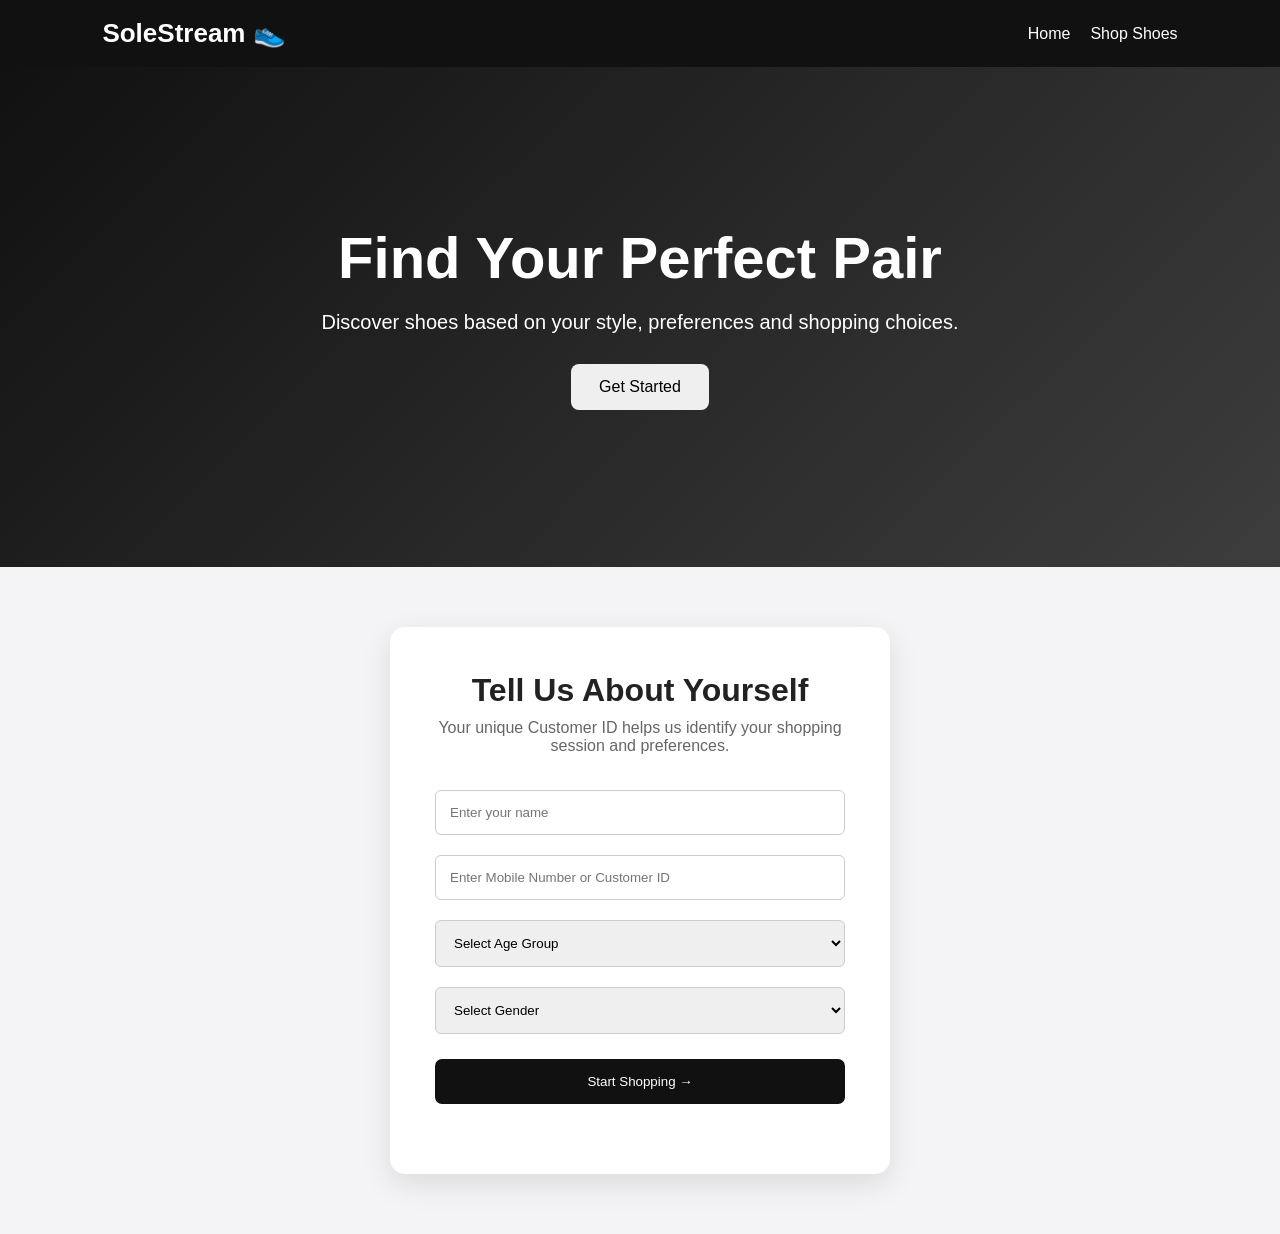
==== shoes.html @ 541567cd "Phase 0 and Phase 1: Kafka listeners, centralised config, tracking plan, DLQ validation" ====
<!DOCTYPE html>
<html lang="en">

<head>

    <meta charset="UTF-8">

    <meta
        name="viewport"
        content="width=device-width, initial-scale=1.0"
    >

    <title>SoleStream | Shoe Store</title>

    <link
        rel="stylesheet"
        href="style.css"
    >

</head>


<body>


    <!-- NAVBAR -->

    <nav class="navbar">

        <div class="logo">

            SoleStream 👟

        </div>


        <div class="nav-links">

            <a href="index.html">

                Change User

            </a>


            <a href="shoes.html">

                Shop

            </a>


            <button
                class="cart-nav-button"
                onclick="scrollToCart()"
            >

                🛒 View Cart
                (
                <span id="cartCount">
                    0
                </span>
                )

            </button>

        </div>

    </nav>


    <!-- WELCOME -->

    <section class="shop-header">

        <h1>

            Welcome,

            <span id="welcomeName">

                Shopper

            </span>

            !

        </h1>


        <p id="userDetails">

            Explore shoes and find your perfect pair.

        </p>

    </section>


    <!-- FILTERS -->

    <section class="filters-section">

        <h2>
            Find Your Shoes
        </h2>


        <div class="filters">


            <!-- BRAND -->

            <select id="brandFilter">

                <option value="all">
                    All Brands
                </option>

                <option value="Nike">
                    Nike
                </option>

                <option value="Adidas">
                    Adidas
                </option>

                <option value="Puma">
                    Puma
                </option>

                <option value="New Balance">
                    New Balance
                </option>

            </select>


            <!-- CATEGORY -->

            <select id="categoryFilter">

                <option value="all">
                    All Categories
                </option>

                <option value="Running">
                    Running
                </option>

                <option value="Casual">
                    Casual
                </option>

                <option value="Basketball">
                    Basketball
                </option>

                <option value="Training">
                    Training
                </option>

            </select>


            <!-- COLOUR -->

            <select id="colourFilter">

                <option value="all">
                    All Colours
                </option>

                <option value="Black">
                    Black
                </option>

                <option value="White">
                    White
                </option>

                <option value="Red">
                    Red
                </option>

                <option value="Blue">
                    Blue
                </option>

            </select>


            <!-- PRICE -->

            <select id="priceFilter">

                <option value="all">
                    All Prices
                </option>

                <option value="0-3000">
                    Under ₹3000
                </option>

                <option value="3000-6000">
                    ₹3000 - ₹6000
                </option>

                <option value="6000+">
                    Above ₹6000
                </option>

            </select>


            <button
                class="clear-filter"
                onclick="clearFilters()"
            >

                Clear Filters

            </button>

        </div>


        <p
            id="productCount"
            class="product-count"
        ></p>

    </section>


    <!-- PRODUCTS -->

    <section class="products-section">

        <div
            id="productContainer"
            class="product-grid"
        ></div>

    </section>


    <!-- CART -->

    <section
        id="cart"
        class="cart-section"
    >

        <h2>
            🛒 Your Cart
        </h2>


        <div id="cartItems">

            Your cart is empty.

        </div>


        <div class="cart-summary">

            <h3>

                Total:

                ₹
                <span id="cartTotal">
                    0
                </span>

            </h3>


            <button
                class="buy-button"
                onclick="buyCart()"
            >

                Buy Now

            </button>


            <div
                id="orderMessage"
                class="order-message"
            ></div>

        </div>

    </section>


    <script src="script.js"></script>


</body>

</html>
---- style.css ----
* {
    margin: 0;
    padding: 0;
    box-sizing: border-box;
}


body {

    font-family:
        Arial,
        sans-serif;

    background:
        #f4f4f6;

    color:
        #222;

}


button {

    cursor:
        pointer;

    border:
        none;

    transition:
        0.2s;

}


button:hover {

    transform:
        translateY(-2px);

}


/* =========================================
   NAVBAR
========================================= */

.navbar {

    display:
        flex;

    justify-content:
        space-between;

    align-items:
        center;

    padding:
        18px 8%;

    background:
        #111;

    color:
        white;

    position:
        sticky;

    top:
        0;

    z-index:
        100;

}


.logo {

    font-size:
        26px;

    font-weight:
        bold;

}


.nav-links {

    display:
        flex;

    align-items:
        center;

    gap:
        20px;

}


.nav-links a {

    color:
        white;

    text-decoration:
        none;

}


.cart-nav-button {

    padding:
        10px 15px;

    border-radius:
        6px;

}


/* =========================================
   HERO
========================================= */

.hero {

    min-height:
        500px;

    display:
        flex;

    justify-content:
        center;

    align-items:
        center;

    text-align:
        center;

    background:
        linear-gradient(
            135deg,
            #111,
            #3d3d3d
        );

    color:
        white;

}


.hero h1 {

    font-size:
        58px;

    margin-bottom:
        20px;

}


.hero p {

    font-size:
        20px;

    margin-bottom:
        30px;

}


.hero button {

    padding:
        14px 28px;

    font-size:
        16px;

    border-radius:
        8px;

}


/* =========================================
   PROFILE
========================================= */

.profile-page-section {

    min-height:
        600px;

    display:
        flex;

    align-items:
        center;

    justify-content:
        center;

    padding:
        60px 20px;

}


.profile-box {

    background:
        white;

    padding:
        45px;

    width:
        100%;

    max-width:
        500px;

    border-radius:
        15px;

    box-shadow:
        0 10px 30px
        rgba(0,0,0,0.1);

    text-align:
        center;

}


.profile-box h2 {

    font-size:
        32px;

    margin-bottom:
        10px;

}


.profile-box p {

    margin-bottom:
        25px;

    color:
        #666;

}


.profile-box input,
.profile-box select {

    width:
        100%;

    padding:
        14px;

    margin:
        10px 0;

    border:
        1px solid #ccc;

    border-radius:
        6px;

}


.primary-button {

    width:
        100%;

    margin-top:
        15px;

    padding:
        15px;

    background:
        #111;

    color:
        white;

    border-radius:
        7px;

}


.profile-message {

    margin-top:
        15px !important;

    font-weight:
        bold;

}


/* =========================================
   SHOP HEADER
========================================= */

.shop-header {

    text-align:
        center;

    padding:
        60px 20px 30px;

}


.shop-header h1 {

    font-size:
        40px;

    margin-bottom:
        10px;

}


.shop-header p {

    color:
        #666;

}


/* =========================================
   FILTERS
========================================= */

.filters-section {

    padding:
        25px 8%;

    text-align:
        center;

}


.filters-section h2 {

    margin-bottom:
        20px;

}


.filters {

    display:
        flex;

    flex-wrap:
        wrap;

    justify-content:
        center;

    gap:
        12px;

}


.filters select,
.clear-filter {

    padding:
        12px 15px;

    border:
        1px solid #ccc;

    border-radius:
        6px;

}


.clear-filter {

    background:
        #222;

    color:
        white;

}


.product-count {

    margin-top:
        20px;

    font-weight:
        bold;

}


/* =========================================
   PRODUCTS
========================================= */

.products-section {

    padding:
        40px 8% 80px;

}


.product-grid {

    display:
        grid;

    grid-template-columns:
        repeat(
            auto-fit,
            minmax(270px, 1fr)
        );

    gap:
        25px;

}


.product-card {

    background:
        white;

    border-radius:
        15px;

    overflow:
        hidden;

    box-shadow:
        0 5px 18px
        rgba(0,0,0,0.1);

    transition:
        0.2s;

}


.product-card:hover {

    transform:
        translateY(-5px);

}


.product-info {

    padding:
        20px;

}


.product-info h3 {

    margin:
        10px 0;

}


.product-info p {

    margin:
        7px 0;

}


.brand-tag {

    font-size:
        13px;

    font-weight:
        bold;

    color:
        #666;

}


.price {

    font-size:
        22px;

    font-weight:
        bold;

    margin:
        15px 0 !important;

}


.product-info label {

    display:
        block;

    margin-top:
        15px;

}


.size-selector {

    width:
        100%;

    padding:
        10px;

    margin:
        8px 0 15px;

}


/* =========================================
   SHOE VISUALS
========================================= */

.shoe-visual {

    height:
        170px;

    display:
        flex;

    align-items:
        center;

    justify-content:
        center;

    position:
        relative;

}


.shoe-icon {

    font-size:
        90px;

    transform:
        rotate(-12deg);

}


.brand-icon {

    position:
        absolute;

    top:
        15px;

    right:
        20px;

    font-size:
        30px;

}


/* NIKE */

.nike-black {

    background:
        linear-gradient(
            135deg,
            #111,
            #666
        );

}


.nike-red {

    background:
        linear-gradient(
            135deg,
            #7f0000,
            #ef5350
        );

}


.nike-blue {

    background:
        linear-gradient(
            135deg,
            #0d47a1,
            #42a5f5
        );

}


/* ADIDAS */

.adidas-white {

    background:
        linear-gradient(
            135deg,
            #eeeeee,
            #9e9e9e
        );

}


.adidas-blue {

    background:
        linear-gradient(
            135deg,
            #0d47a1,
            #64b5f6
        );

}


.adidas-black {

    background:
        linear-gradient(
            135deg,
            #212121,
            #757575
        );

}


/* PUMA */

.puma-red {

    background:
        linear-gradient(
            135deg,
            #7f0000,
            #ff5252
        );

}


.puma-white {

    background:
        linear-gradient(
            135deg,
            #eeeeee,
            #bdbdbd
        );

}


.puma-black {

    background:
        linear-gradient(
            135deg,
            #212121,
            #616161
        );

}


/* NEW BALANCE */

.nb-blue {

    background:
        linear-gradient(
            135deg,
            #1a237e,
            #7986cb
        );

}


.nb-white {

    background:
        linear-gradient(
            135deg,
            #eeeeee,
            #90a4ae
        );

}


.nb-red {

    background:
        linear-gradient(
            135deg,
            #b71c1c,
            #ef9a9a
        );

}


/* =========================================
   BUTTONS
========================================= */

.reaction-buttons {

    display:
        flex;

    gap:
        10px;

    margin-bottom:
        10px;

}


.like-button,
.dislike-button {

    flex:
        1;

    padding:
        10px;

    border-radius:
        6px;

    background:
        #f1f1f1;

}


.like-button.active {

    background:
        #c8e6c9;

    font-weight:
        bold;

}


.dislike-button.active {

    background:
        #ffcdd2;

    font-weight:
        bold;

}


.cart-button {

    width:
        100%;

    padding:
        12px;

    background:
        #111;

    color:
        white;

    border-radius:
        6px;

    margin:
        8px 0;

}


.buy-now-button {

    width:
        100%;

    padding:
        12px;

    background:
        #444;

    color:
        white;

    border-radius:
        6px;

}


/* =========================================
   CART
========================================= */

.cart-section {

    background:
        #111;

    color:
        white;

    padding:
        60px 12%;

}


.cart-section h2 {

    text-align:
        center;

    margin-bottom:
        30px;

}


.cart-item {

    display:
        flex;

    justify-content:
        space-between;

    align-items:
        center;

    padding:
        15px;

    border-bottom:
        1px solid #444;

}


.remove-button {

    padding:
        8px 12px;

    border-radius:
        5px;

}


.cart-summary {

    margin-top:
        30px;

    text-align:
        right;

}


.buy-button {

    margin-top:
        15px;

    padding:
        14px 30px;

    background:
        white;

    color:
        black;

    border-radius:
        6px;

}


.order-message {

    margin-top:
        25px;

    font-size:
        22px;

    font-weight:
        bold;

    text-align:
        center;

}


/* =========================================
   MOBILE
========================================= */

@media (max-width: 700px) {

    .navbar {

        flex-direction:
            column;

        gap:
            15px;

    }


    .hero h1 {

        font-size:
            38px;

    }


    .filters {

        flex-direction:
            column;

    }


    .filters select,
    .clear-filter {

        width:
            100%;

    }


    .cart-item {

        flex-direction:
            column;

        gap:
            10px;

        align-items:
            flex-start;

    }

}
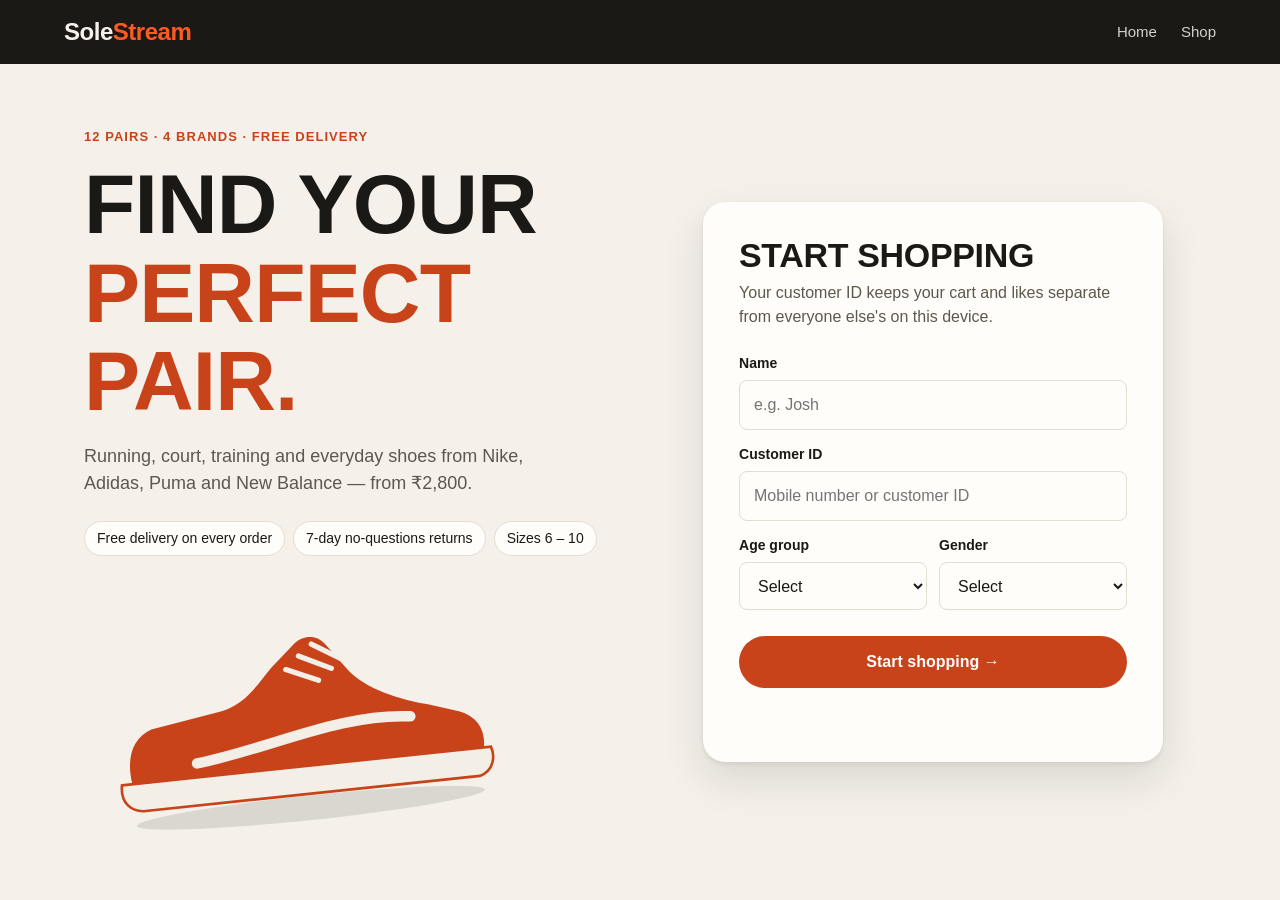
==== commit 7a24493d: "Redesign storefront: product cards, filter bar, cart drawer, order review flow" ====
--- a/shoes.html
+++ b/shoes.html
@@ -10,7 +10,12 @@
         content="width=device-width, initial-scale=1.0"
     >
 
-    <title>SoleStream | Shoe Store</title>
+    <meta
+        name="theme-color"
+        content="#1B1916"
+    >
+
+    <title>SoleStream | Shop</title>
 
     <link
         rel="stylesheet"
@@ -20,75 +25,99 @@
 </head>
 
 
-<body>
+<body class="shop-page">
 
 
     <!-- NAVBAR -->
 
-    <nav class="navbar">
-
-        <div class="logo">
-
-            SoleStream 👟
-
-        </div>
-
-
-        <div class="nav-links">
-
-            <a href="index.html">
-
-                Change User
+    <header class="navbar">
+
+        <a
+            class="logo"
+            href="shoes.html"
+        >
+
+            Sole<span>Stream</span>
+
+        </a>
+
+
+        <nav class="nav-links">
+
+            <a href="shoes.html">
+
+                Shop
 
             </a>
 
 
-            <a href="shoes.html">
-
-                Shop
+            <a
+                class="nav-secondary"
+                href="index.html"
+            >
+
+                Switch shopper
 
             </a>
 
 
             <button
+                type="button"
                 class="cart-nav-button"
-                onclick="scrollToCart()"
+                onclick="openCart()"
+                aria-label="Open cart"
             >
 
-                🛒 View Cart
-                (
-                <span id="cartCount">
-                    0
+                <svg
+                    class="icon"
+                    viewBox="0 0 24 24"
+                    aria-hidden="true"
+                >
+                    <path d="M6 7h12l-1.2 11.1a2 2 0 0 1-2 1.9H9.2a2 2 0 0 1-2-1.9L6 7Z" />
+                    <path d="M9 7a3 3 0 0 1 6 0" />
+                </svg>
+
+                <span class="cart-nav-label">
+
+                    Cart
+
                 </span>
-                )
+
+                <span
+                    id="cartCount"
+                    class="cart-badge"
+                >0</span>
 
             </button>
 
-        </div>
-
-    </nav>
+        </nav>
+
+    </header>
 
 
     <!-- WELCOME -->
 
     <section class="shop-header">
 
+        <p class="eyebrow">
+
+            Hi,
+            <span id="welcomeName">Shopper</span>
+
+        </p>
+
+
         <h1>
 
-            Welcome,
-
-            <span id="welcomeName">
-
-                Shopper
-
-            </span>
-
-            !
+            The everyday rotation
 
         </h1>
 
 
-        <p id="userDetails">
+        <p
+            id="userDetails"
+            class="shopper-details"
+        >
 
             Explore shoes and find your perfect pair.
 
@@ -99,126 +128,150 @@
 
     <!-- FILTERS -->
 
-    <section class="filters-section">
-
-        <h2>
-            Find Your Shoes
-        </h2>
-
+    <section
+        class="filters-section"
+        aria-label="Filter shoes"
+    >
 
         <div class="filters">
 
 
             <!-- BRAND -->
 
-            <select id="brandFilter">
-
-                <option value="all">
-                    All Brands
-                </option>
-
-                <option value="Nike">
-                    Nike
-                </option>
-
-                <option value="Adidas">
-                    Adidas
-                </option>
-
-                <option value="Puma">
-                    Puma
-                </option>
-
-                <option value="New Balance">
-                    New Balance
-                </option>
-
-            </select>
+            <label class="filter-pill">
+
+                <span class="filter-label">Brand</span>
+
+                <select id="brandFilter">
+
+                    <option value="all">
+                        All
+                    </option>
+
+                    <option value="Nike">
+                        Nike
+                    </option>
+
+                    <option value="Adidas">
+                        Adidas
+                    </option>
+
+                    <option value="Puma">
+                        Puma
+                    </option>
+
+                    <option value="New Balance">
+                        New Balance
+                    </option>
+
+                </select>
+
+            </label>
 
 
             <!-- CATEGORY -->
 
-            <select id="categoryFilter">
-
-                <option value="all">
-                    All Categories
-                </option>
-
-                <option value="Running">
-                    Running
-                </option>
-
-                <option value="Casual">
-                    Casual
-                </option>
-
-                <option value="Basketball">
-                    Basketball
-                </option>
-
-                <option value="Training">
-                    Training
-                </option>
-
-            </select>
+            <label class="filter-pill">
+
+                <span class="filter-label">Category</span>
+
+                <select id="categoryFilter">
+
+                    <option value="all">
+                        All
+                    </option>
+
+                    <option value="Running">
+                        Running
+                    </option>
+
+                    <option value="Casual">
+                        Casual
+                    </option>
+
+                    <option value="Basketball">
+                        Basketball
+                    </option>
+
+                    <option value="Training">
+                        Training
+                    </option>
+
+                </select>
+
+            </label>
 
 
             <!-- COLOUR -->
 
-            <select id="colourFilter">
-
-                <option value="all">
-                    All Colours
-                </option>
-
-                <option value="Black">
-                    Black
-                </option>
-
-                <option value="White">
-                    White
-                </option>
-
-                <option value="Red">
-                    Red
-                </option>
-
-                <option value="Blue">
-                    Blue
-                </option>
-
-            </select>
+            <label class="filter-pill">
+
+                <span class="filter-label">Colour</span>
+
+                <select id="colourFilter">
+
+                    <option value="all">
+                        All
+                    </option>
+
+                    <option value="Black">
+                        Black
+                    </option>
+
+                    <option value="White">
+                        White
+                    </option>
+
+                    <option value="Red">
+                        Red
+                    </option>
+
+                    <option value="Blue">
+                        Blue
+                    </option>
+
+                </select>
+
+            </label>
 
 
             <!-- PRICE -->
 
-            <select id="priceFilter">
-
-                <option value="all">
-                    All Prices
-                </option>
-
-                <option value="0-3000">
-                    Under ₹3000
-                </option>
-
-                <option value="3000-6000">
-                    ₹3000 - ₹6000
-                </option>
-
-                <option value="6000+">
-                    Above ₹6000
-                </option>
-
-            </select>
+            <label class="filter-pill">
+
+                <span class="filter-label">Price</span>
+
+                <select id="priceFilter">
+
+                    <option value="all">
+                        All
+                    </option>
+
+                    <option value="0-3000">
+                        Under ₹3,000
+                    </option>
+
+                    <option value="3000-6000">
+                        ₹3,000 – ₹6,000
+                    </option>
+
+                    <option value="6000+">
+                        Over ₹6,000
+                    </option>
+
+                </select>
+
+            </label>
 
 
             <button
+                type="button"
                 class="clear-filter"
                 onclick="clearFilters()"
+                disabled
             >
 
-                Clear Filters
+                Clear all
 
             </button>
 
@@ -228,36 +281,85 @@
         <p
             id="productCount"
             class="product-count"
-        ></p>
+            aria-live="polite"
+        >
+
+            Loading shoes…
+
+        </p>
 
     </section>
 
 
     <!-- PRODUCTS -->
-
-    <section class="products-section">
+    <!-- The skeleton cards are the loading state; displayProducts() replaces them. -->
+
+    <main class="products-section">
 
         <div
             id="productContainer"
             class="product-grid"
-        ></div>
-
-    </section>
-
-
-    <!-- CART -->
-
-    <section
+            aria-busy="true"
+        >
+
+            <div class="product-card skeleton" aria-hidden="true"></div>
+            <div class="product-card skeleton" aria-hidden="true"></div>
+            <div class="product-card skeleton" aria-hidden="true"></div>
+            <div class="product-card skeleton" aria-hidden="true"></div>
+
+        </div>
+
+    </main>
+
+
+    <!-- CART DRAWER -->
+
+    <div
+        class="drawer-scrim"
+        onclick="closeCart()"
+    ></div>
+
+
+    <aside
         id="cart"
-        class="cart-section"
-    >
-
-        <h2>
-            🛒 Your Cart
-        </h2>
-
-
-        <div id="cartItems">
+        class="cart-drawer"
+        aria-label="Your cart"
+        inert
+    >
+
+        <div class="drawer-header">
+
+            <h2>
+
+                Your cart
+
+            </h2>
+
+
+            <button
+                type="button"
+                class="icon-button"
+                onclick="closeCart()"
+                aria-label="Close cart"
+            >
+
+                <svg
+                    class="icon"
+                    viewBox="0 0 24 24"
+                    aria-hidden="true"
+                >
+                    <path d="M6 6l12 12M18 6L6 18" />
+                </svg>
+
+            </button>
+
+        </div>
+
+
+        <div
+            id="cartItems"
+            class="cart-items"
+        >
 
             Your cart is empty.
 
@@ -266,36 +368,59 @@
 
         <div class="cart-summary">
 
-            <h3>
-
-                Total:
-
-                ₹
-                <span id="cartTotal">
-                    0
-                </span>
-
-            </h3>
+            <div class="summary-row">
+
+                <span>Subtotal</span>
+
+                <span id="cartTotal">₹0</span>
+
+            </div>
+
+
+            <p class="summary-note">
+
+                Free delivery · 7-day returns
+
+            </p>
 
 
             <button
+                type="button"
+                id="checkoutButton"
                 class="buy-button"
-                onclick="buyCart()"
+                onclick="openCheckout('cart')"
             >
 
-                Buy Now
+                Checkout
 
             </button>
 
-
-            <div
-                id="orderMessage"
-                class="order-message"
-            ></div>
-
         </div>
 
-    </section>
+    </aside>
+
+
+    <!-- CHECKOUT (review, then confirm) -->
+
+    <dialog
+        id="checkoutDialog"
+        class="checkout-dialog"
+        aria-labelledby="checkoutTitle"
+    >
+
+        <div id="checkoutBody"></div>
+
+    </dialog>
+
+
+    <!-- TOAST -->
+
+    <div
+        id="toast"
+        class="toast"
+        role="status"
+        aria-live="polite"
+    ></div>
 
 
     <script src="script.js"></script>
@@ -303,4 +428,4 @@
 
 </body>
 
-</html>+</html>
--- a/style.css
+++ b/style.css
@@ -1,21 +1,186 @@
-* {
-    margin: 0;
-    padding: 0;
-    box-sizing: border-box;
+/* =========================================
+   DESIGN TOKENS
+
+   Type: a condensed, athletic display face
+   for headings and prices, paired with a
+   humanist sans for everything else. Both
+   are system fonts on purpose: the store
+   makes no network calls except
+   /api/events, so no web-font CDN.
+     Windows  Bahnschrift     + Segoe UI
+     Apple    Avenir Next Cond. + Avenir Next
+     Android  sans-serif-condensed + Roboto
+
+   Colour: warm bone paper and near-black
+   ink, one ember accent for "buy", moss for
+   "like". Every text pairing meets WCAG AA.
+========================================= */
+
+:root {
+
+    --font-display:
+        "Bahnschrift",
+        "Avenir Next Condensed",
+        "DIN Alternate",
+        "sans-serif-condensed",
+        "Roboto Condensed",
+        "Arial Narrow",
+        sans-serif;
+
+    --font-body:
+        "Avenir Next",
+        "Segoe UI Variable Text",
+        "Segoe UI",
+        Roboto,
+        "Helvetica Neue",
+        sans-serif;
+
+
+    --paper:
+        #F5F1EA;
+
+    --surface:
+        #FFFDF9;
+
+    --media:
+        #ECE6DB;
+
+    --ink:
+        #1B1916;
+
+    --ink-soft:
+        #5E574D;
+
+    --ink-faint:
+        #8A8276;
+
+    --line:
+        #E3DCD0;
+
+    --accent:
+        #C8431A;
+
+    --accent-strong:
+        #A5360F;
+
+    --accent-tint:
+        #F8E3D9;
+
+    --moss:
+        #2E5E4E;
+
+    --moss-tint:
+        #DCE8E1;
+
+
+    --radius-sm:
+        8px;
+
+    --radius:
+        14px;
+
+    --radius-lg:
+        22px;
+
+    --shadow:
+        0 1px 2px rgba(27, 25, 22, 0.06),
+        0 8px 24px rgba(27, 25, 22, 0.06);
+
+    --shadow-lift:
+        0 2px 4px rgba(27, 25, 22, 0.08),
+        0 18px 40px rgba(27, 25, 22, 0.12);
+
+    --nav-height:
+        64px;
+
+    --gutter:
+        clamp(16px, 5vw, 64px);
+
+    color-scheme:
+        light;
+
+}
+
+
+/* =========================================
+   BASE
+========================================= */
+
+*,
+*::before,
+*::after {
+
+    margin:
+        0;
+
+    padding:
+        0;
+
+    box-sizing:
+        border-box;
+
 }
 
 
 body {
 
     font-family:
-        Arial,
-        sans-serif;
-
-    background:
-        #f4f4f6;
-
-    color:
-        #222;
+        var(--font-body);
+
+    font-size:
+        16px;
+
+    line-height:
+        1.5;
+
+    background:
+        var(--paper);
+
+    color:
+        var(--ink);
+
+    -webkit-font-smoothing:
+        antialiased;
+
+}
+
+
+h1,
+h2,
+h3 {
+
+    font-family:
+        var(--font-display);
+
+    font-weight:
+        700;
+
+    line-height:
+        1.05;
+
+    letter-spacing:
+        -0.01em;
+
+}
+
+
+a {
+
+    color:
+        inherit;
+
+}
+
+
+button,
+input,
+select {
+
+    font:
+        inherit;
+
+    color:
+        inherit;
 
 }
 
@@ -28,16 +193,212 @@
     border:
         none;
 
+    background:
+        none;
+
+}
+
+
+button:disabled {
+
+    cursor:
+        not-allowed;
+
+    opacity:
+        0.45;
+
+}
+
+
+:focus-visible {
+
+    outline:
+        3px solid var(--accent);
+
+    outline-offset:
+        2px;
+
+}
+
+
+.icon {
+
+    width:
+        20px;
+
+    height:
+        20px;
+
+    fill:
+        none;
+
+    stroke:
+        currentColor;
+
+    stroke-width:
+        1.8;
+
+    stroke-linecap:
+        round;
+
+    stroke-linejoin:
+        round;
+
+}
+
+
+.eyebrow {
+
+    font-size:
+        13px;
+
+    font-weight:
+        600;
+
+    letter-spacing:
+        0.08em;
+
+    text-transform:
+        uppercase;
+
+    color:
+        var(--accent);
+
+}
+
+
+/* =========================================
+   BUTTONS
+========================================= */
+
+.primary-button,
+.buy-button {
+
+    display:
+        inline-flex;
+
+    align-items:
+        center;
+
+    justify-content:
+        center;
+
+    gap:
+        8px;
+
+    width:
+        100%;
+
+    min-height:
+        52px;
+
+    padding:
+        14px 22px;
+
+    border-radius:
+        999px;
+
+    background:
+        var(--accent);
+
+    color:
+        #FFFFFF;
+
+    font-weight:
+        600;
+
     transition:
-        0.2s;
-
-}
-
-
-button:hover {
+        background 0.15s ease,
+        transform 0.1s ease;
+
+}
+
+
+.primary-button:hover,
+.buy-button:hover:not(:disabled) {
+
+    background:
+        var(--accent-strong);
+
+}
+
+
+.primary-button:active,
+.buy-button:active:not(:disabled) {
 
     transform:
-        translateY(-2px);
+        scale(0.98);
+
+}
+
+
+.secondary-button {
+
+    display:
+        inline-flex;
+
+    align-items:
+        center;
+
+    justify-content:
+        center;
+
+    min-height:
+        48px;
+
+    padding:
+        12px 22px;
+
+    border-radius:
+        999px;
+
+    border:
+        1.5px solid var(--ink);
+
+    font-weight:
+        600;
+
+    transition:
+        background 0.15s ease;
+
+}
+
+
+.secondary-button:hover {
+
+    background:
+        var(--media);
+
+}
+
+
+.icon-button {
+
+    display:
+        inline-grid;
+
+    place-items:
+        center;
+
+    width:
+        40px;
+
+    height:
+        40px;
+
+    border-radius:
+        50%;
+
+    transition:
+        background 0.15s ease;
+
+}
+
+
+.icon-button:hover {
+
+    background:
+        var(--media);
 
 }
 
@@ -48,277 +409,503 @@
 
 .navbar {
 
+    position:
+        sticky;
+
+    top:
+        0;
+
+    z-index:
+        50;
+
     display:
         flex;
+
+    align-items:
+        center;
 
     justify-content:
         space-between;
 
+    height:
+        var(--nav-height);
+
+    padding:
+        0 var(--gutter);
+
+    background:
+        var(--ink);
+
+    color:
+        var(--paper);
+
+}
+
+
+.logo {
+
+    font-family:
+        var(--font-display);
+
+    font-size:
+        24px;
+
+    font-weight:
+        700;
+
+    letter-spacing:
+        -0.02em;
+
+    text-decoration:
+        none;
+
+}
+
+
+.logo span {
+
+    color:
+        var(--accent);
+
+    filter:
+        brightness(1.35);
+
+}
+
+
+.nav-links {
+
+    display:
+        flex;
+
     align-items:
         center;
 
-    padding:
-        18px 8%;
-
-    background:
-        #111;
-
-    color:
-        white;
-
-    position:
-        sticky;
-
-    top:
-        0;
-
-    z-index:
-        100;
-
-}
-
-
-.logo {
-
-    font-size:
-        26px;
-
-    font-weight:
-        bold;
-
-}
-
-
-.nav-links {
-
-    display:
-        flex;
+    gap:
+        24px;
+
+}
+
+
+.nav-links a {
+
+    font-size:
+        15px;
+
+    text-decoration:
+        none;
+
+    opacity:
+        0.85;
+
+}
+
+
+.nav-links a:hover {
+
+    opacity:
+        1;
+
+    text-decoration:
+        underline;
+
+    text-underline-offset:
+        4px;
+
+}
+
+
+.cart-nav-button {
+
+    display:
+        inline-flex;
 
     align-items:
         center;
 
     gap:
-        20px;
-
-}
-
-
-.nav-links a {
-
-    color:
-        white;
-
-    text-decoration:
-        none;
-
-}
-
-
-.cart-nav-button {
-
-    padding:
-        10px 15px;
+        8px;
+
+    min-height:
+        40px;
+
+    padding:
+        8px 14px;
 
     border-radius:
-        6px;
+        999px;
+
+    background:
+        var(--paper);
+
+    color:
+        var(--ink);
+
+    font-weight:
+        600;
+
+}
+
+
+.cart-badge {
+
+    display:
+        inline-grid;
+
+    place-items:
+        center;
+
+    min-width:
+        22px;
+
+    height:
+        22px;
+
+    padding:
+        0 6px;
+
+    border-radius:
+        999px;
+
+    background:
+        var(--accent);
+
+    color:
+        #FFFFFF;
+
+    font-size:
+        12px;
+
+    font-weight:
+        700;
+
+    font-variant-numeric:
+        tabular-nums;
+
+}
+
+
+.cart-badge[data-count="0"] {
+
+    background:
+        var(--line);
+
+    color:
+        var(--ink-soft);
+
+}
+
+
+.cart-badge.bump {
+
+    animation:
+        bump 0.4s ease;
+
+}
+
+
+@keyframes bump {
+
+    0% {
+        transform: scale(1);
+    }
+
+    40% {
+        transform: scale(1.35);
+    }
+
+    100% {
+        transform: scale(1);
+    }
 
 }
 
 
 /* =========================================
-   HERO
+   WELCOME PAGE
 ========================================= */
 
-.hero {
-
-    min-height:
-        500px;
-
-    display:
-        flex;
-
-    justify-content:
-        center;
+.welcome {
+
+    display:
+        grid;
+
+    grid-template-columns:
+        1.1fr 1fr;
+
+    gap:
+        clamp(32px, 6vw, 96px);
 
     align-items:
         center;
 
+    max-width:
+        1240px;
+
+    min-height:
+        calc(100vh - var(--nav-height));
+
+    margin:
+        0 auto;
+
+    padding:
+        56px var(--gutter);
+
+}
+
+
+.hero h1 {
+
+    margin:
+        14px 0 18px;
+
+    font-size:
+        clamp(44px, 7vw, 84px);
+
+    text-transform:
+        uppercase;
+
+}
+
+
+.hero h1 em {
+
+    display:
+        block;
+
+    font-style:
+        normal;
+
+    color:
+        var(--accent);
+
+}
+
+
+.hero-copy {
+
+    max-width:
+        46ch;
+
+    font-size:
+        18px;
+
+    color:
+        var(--ink-soft);
+
+}
+
+
+.hero-points {
+
+    display:
+        flex;
+
+    flex-wrap:
+        wrap;
+
+    gap:
+        8px;
+
+    margin-top:
+        24px;
+
+    list-style:
+        none;
+
+}
+
+
+.hero-points li {
+
+    padding:
+        6px 12px;
+
+    border:
+        1px solid var(--line);
+
+    border-radius:
+        999px;
+
+    background:
+        var(--surface);
+
+    font-size:
+        14px;
+
+}
+
+
+.hero-art {
+
+    max-width:
+        420px;
+
+    margin-top:
+        36px;
+
+}
+
+
+.hero-art svg {
+
+    display:
+        block;
+
+    width:
+        100%;
+
+    height:
+        auto;
+
+    transform:
+        rotate(-6deg);
+
+}
+
+
+.profile-box {
+
+    width:
+        100%;
+
+    max-width:
+        460px;
+
+    justify-self:
+        end;
+
+    padding:
+        36px;
+
+    border-radius:
+        var(--radius-lg);
+
+    background:
+        var(--surface);
+
+    box-shadow:
+        var(--shadow-lift);
+
+}
+
+
+.profile-box h2 {
+
+    font-size:
+        34px;
+
+    text-transform:
+        uppercase;
+
+}
+
+
+.profile-intro {
+
+    margin:
+        8px 0 24px;
+
+    color:
+        var(--ink-soft);
+
+}
+
+
+.field-label {
+
+    display:
+        block;
+
+    margin:
+        14px 0 6px;
+
+    font-size:
+        14px;
+
+    font-weight:
+        600;
+
+}
+
+
+.field-row {
+
+    display:
+        grid;
+
+    grid-template-columns:
+        1fr 1fr;
+
+    gap:
+        12px;
+
+}
+
+
+.profile-box input,
+.profile-box select {
+
+    width:
+        100%;
+
+    min-height:
+        48px;
+
+    padding:
+        12px 14px;
+
+    border:
+        1.5px solid var(--line);
+
+    border-radius:
+        var(--radius-sm);
+
+    background:
+        var(--surface);
+
+    font-size:
+        16px;
+
+    transition:
+        border-color 0.15s ease;
+
+}
+
+
+.profile-box input:focus,
+.profile-box select:focus {
+
+    border-color:
+        var(--ink);
+
+    outline:
+        none;
+
+}
+
+
+.profile-box .primary-button {
+
+    margin-top:
+        26px;
+
+}
+
+
+.profile-message {
+
+    min-height:
+        1.5em;
+
+    margin-top:
+        14px;
+
+    font-weight:
+        600;
+
     text-align:
         center;
-
-    background:
-        linear-gradient(
-            135deg,
-            #111,
-            #3d3d3d
-        );
-
-    color:
-        white;
-
-}
-
-
-.hero h1 {
-
-    font-size:
-        58px;
-
-    margin-bottom:
-        20px;
-
-}
-
-
-.hero p {
-
-    font-size:
-        20px;
-
-    margin-bottom:
-        30px;
-
-}
-
-
-.hero button {
-
-    padding:
-        14px 28px;
-
-    font-size:
-        16px;
-
-    border-radius:
-        8px;
-
-}
-
-
-/* =========================================
-   PROFILE
-========================================= */
-
-.profile-page-section {
-
-    min-height:
-        600px;
-
-    display:
-        flex;
-
-    align-items:
-        center;
-
-    justify-content:
-        center;
-
-    padding:
-        60px 20px;
-
-}
-
-
-.profile-box {
-
-    background:
-        white;
-
-    padding:
-        45px;
-
-    width:
-        100%;
-
-    max-width:
-        500px;
-
-    border-radius:
-        15px;
-
-    box-shadow:
-        0 10px 30px
-        rgba(0,0,0,0.1);
-
-    text-align:
-        center;
-
-}
-
-
-.profile-box h2 {
-
-    font-size:
-        32px;
-
-    margin-bottom:
-        10px;
-
-}
-
-
-.profile-box p {
-
-    margin-bottom:
-        25px;
-
-    color:
-        #666;
-
-}
-
-
-.profile-box input,
-.profile-box select {
-
-    width:
-        100%;
-
-    padding:
-        14px;
-
-    margin:
-        10px 0;
-
-    border:
-        1px solid #ccc;
-
-    border-radius:
-        6px;
-
-}
-
-
-.primary-button {
-
-    width:
-        100%;
-
-    margin-top:
-        15px;
-
-    padding:
-        15px;
-
-    background:
-        #111;
-
-    color:
-        white;
-
-    border-radius:
-        7px;
-
-}
-
-
-.profile-message {
-
-    margin-top:
-        15px !important;
-
-    font-weight:
-        bold;
 
 }
 
@@ -329,42 +916,1600 @@
 
 .shop-header {
 
+    max-width:
+        1240px;
+
+    margin:
+        0 auto;
+
+    padding:
+        40px var(--gutter) 20px;
+
+}
+
+
+.shop-header h1 {
+
+    margin:
+        6px 0 8px;
+
+    font-size:
+        clamp(34px, 5vw, 56px);
+
+    text-transform:
+        uppercase;
+
+}
+
+
+.shopper-details {
+
+    font-size:
+        14px;
+
+    color:
+        var(--ink-faint);
+
+}
+
+
+/* =========================================
+   FILTERS
+
+   Sticky under the navbar so filtering is
+   always one tap away while scrolling.
+========================================= */
+
+.filters-section {
+
+    position:
+        sticky;
+
+    top:
+        var(--nav-height);
+
+    z-index:
+        40;
+
+    display:
+        flex;
+
+    align-items:
+        center;
+
+    justify-content:
+        space-between;
+
+    gap:
+        16px;
+
+    max-width:
+        calc(1240px + 2 * var(--gutter));
+
+    margin:
+        0 auto;
+
+    padding:
+        12px var(--gutter);
+
+    background:
+        rgba(245, 241, 234, 0.94);
+
+    backdrop-filter:
+        blur(8px);
+
+    border-bottom:
+        1px solid var(--line);
+
+}
+
+
+.filters {
+
+    display:
+        flex;
+
+    align-items:
+        center;
+
+    gap:
+        8px;
+
+    min-width:
+        0;
+
+}
+
+
+.filter-pill {
+
+    position:
+        relative;
+
+    display:
+        inline-flex;
+
+    align-items:
+        center;
+
+    gap:
+        6px;
+
+    min-height:
+        42px;
+
+    padding:
+        0 34px 0 14px;
+
+    border:
+        1.5px solid var(--line);
+
+    border-radius:
+        999px;
+
+    background:
+        var(--surface);
+
+    white-space:
+        nowrap;
+
+    cursor:
+        pointer;
+
+    transition:
+        border-color 0.15s ease,
+        background 0.15s ease;
+
+}
+
+
+/* Chevron */
+
+.filter-pill::after {
+
+    content:
+        "";
+
+    position:
+        absolute;
+
+    right:
+        14px;
+
+    top:
+        50%;
+
+    width:
+        7px;
+
+    height:
+        7px;
+
+    border-right:
+        1.8px solid currentColor;
+
+    border-bottom:
+        1.8px solid currentColor;
+
+    transform:
+        translateY(-70%) rotate(45deg);
+
+    pointer-events:
+        none;
+
+}
+
+
+.filter-pill:hover {
+
+    border-color:
+        var(--ink-faint);
+
+}
+
+
+.filter-pill.is-active {
+
+    border-color:
+        var(--ink);
+
+    background:
+        var(--ink);
+
+    color:
+        var(--paper);
+
+}
+
+
+.filter-label {
+
+    font-size:
+        13px;
+
+    color:
+        var(--ink-faint);
+
+}
+
+
+.filter-pill.is-active .filter-label {
+
+    color:
+        rgba(245, 241, 234, 0.7);
+
+}
+
+
+/* The select fills the pill so the whole
+   pill is tappable and opens the native
+   picker, which is the best one on phones. */
+
+.filter-pill select {
+
+    appearance:
+        none;
+
+    -webkit-appearance:
+        none;
+
+    border:
+        none;
+
+    background:
+        transparent;
+
+    font-size:
+        15px;
+
+    font-weight:
+        600;
+
+    cursor:
+        pointer;
+
+}
+
+
+.filter-pill select:focus {
+
+    outline:
+        none;
+
+}
+
+
+.filter-pill:focus-within {
+
+    outline:
+        3px solid var(--accent);
+
+    outline-offset:
+        2px;
+
+}
+
+
+.filter-pill.is-active select option {
+
+    color:
+        var(--ink);
+
+}
+
+
+.clear-filter {
+
+    min-height:
+        42px;
+
+    padding:
+        0 14px;
+
+    border-radius:
+        999px;
+
+    font-size:
+        14px;
+
+    font-weight:
+        600;
+
+    color:
+        var(--accent-strong);
+
+    white-space:
+        nowrap;
+
+}
+
+
+.clear-filter:hover:not(:disabled) {
+
+    background:
+        var(--accent-tint);
+
+}
+
+
+.clear-filter:disabled {
+
+    color:
+        var(--ink-faint);
+
+    opacity:
+        0.6;
+
+}
+
+
+.product-count {
+
+    flex-shrink:
+        0;
+
+    font-size:
+        14px;
+
+    color:
+        var(--ink-soft);
+
+    font-variant-numeric:
+        tabular-nums;
+
+}
+
+
+/* =========================================
+   PRODUCT GRID
+========================================= */
+
+.products-section {
+
+    max-width:
+        calc(1240px + 2 * var(--gutter));
+
+    margin:
+        0 auto;
+
+    padding:
+        24px var(--gutter) 96px;
+
+}
+
+
+.product-grid {
+
+    display:
+        grid;
+
+    grid-template-columns:
+        repeat(
+            auto-fill,
+            minmax(250px, 1fr)
+        );
+
+    gap:
+        24px;
+
+}
+
+
+.product-card {
+
+    display:
+        flex;
+
+    flex-direction:
+        column;
+
+    overflow:
+        hidden;
+
+    border-radius:
+        var(--radius);
+
+    background:
+        var(--surface);
+
+    box-shadow:
+        var(--shadow);
+
+    transition:
+        box-shadow 0.2s ease,
+        transform 0.2s ease;
+
+}
+
+
+.product-card:hover {
+
+    box-shadow:
+        var(--shadow-lift);
+
+    transform:
+        translateY(-3px);
+
+}
+
+
+/* =========================================
+   CARD MEDIA
+========================================= */
+
+.card-media {
+
+    position:
+        relative;
+
+    display:
+        grid;
+
+    place-items:
+        center;
+
+    aspect-ratio:
+        4 / 3;
+
+    padding:
+        28px 16px 12px;
+
+    background:
+        var(--media);
+
+}
+
+
+.shoe-art {
+
+    display:
+        block;
+
+    width:
+        100%;
+
+    height:
+        auto;
+
+    max-width:
+        260px;
+
+    transform:
+        rotate(-6deg);
+
+    transition:
+        transform 0.3s ease;
+
+}
+
+
+.product-card:hover .shoe-art {
+
+    transform:
+        rotate(-9deg) scale(1.04);
+
+}
+
+
+.category-badge {
+
+    position:
+        absolute;
+
+    top:
+        12px;
+
+    left:
+        12px;
+
+    padding:
+        4px 10px;
+
+    border-radius:
+        999px;
+
+    background:
+        var(--surface);
+
+    font-size:
+        12px;
+
+    font-weight:
+        600;
+
+    letter-spacing:
+        0.04em;
+
+    text-transform:
+        uppercase;
+
+}
+
+
+.reaction-buttons {
+
+    position:
+        absolute;
+
+    top:
+        8px;
+
+    right:
+        8px;
+
+    display:
+        flex;
+
+    gap:
+        6px;
+
+}
+
+
+.like-button,
+.dislike-button {
+
+    display:
+        grid;
+
+    place-items:
+        center;
+
+    width:
+        40px;
+
+    height:
+        40px;
+
+    border-radius:
+        50%;
+
+    background:
+        var(--surface);
+
+    color:
+        var(--ink-soft);
+
+    box-shadow:
+        0 1px 3px rgba(27, 25, 22, 0.12);
+
+    transition:
+        background 0.15s ease,
+        color 0.15s ease,
+        transform 0.1s ease;
+
+}
+
+
+.like-button:hover {
+
+    color:
+        var(--moss);
+
+}
+
+
+.dislike-button:hover {
+
+    color:
+        var(--ink);
+
+}
+
+
+.like-button:active,
+.dislike-button:active {
+
+    transform:
+        scale(0.9);
+
+}
+
+
+.like-button.active {
+
+    background:
+        var(--moss);
+
+    color:
+        #FFFFFF;
+
+}
+
+
+.like-button.active .icon {
+
+    fill:
+        rgba(255, 255, 255, 0.25);
+
+}
+
+
+.dislike-button.active {
+
+    background:
+        var(--ink);
+
+    color:
+        var(--paper);
+
+}
+
+
+/* =========================================
+   CARD INFO
+========================================= */
+
+.product-info {
+
+    display:
+        flex;
+
+    flex-direction:
+        column;
+
+    flex:
+        1;
+
+    padding:
+        16px 18px 18px;
+
+}
+
+
+.brand-tag {
+
+    font-size:
+        12px;
+
+    font-weight:
+        700;
+
+    letter-spacing:
+        0.1em;
+
+    text-transform:
+        uppercase;
+
+    color:
+        var(--ink-faint);
+
+}
+
+
+.product-name {
+
+    margin:
+        4px 0 6px;
+
+    font-size:
+        22px;
+
+}
+
+
+.product-meta {
+
+    display:
+        flex;
+
+    align-items:
+        center;
+
+    gap:
+        6px;
+
+    font-size:
+        14px;
+
+    color:
+        var(--ink-soft);
+
+}
+
+
+.colour-dot {
+
+    width:
+        12px;
+
+    height:
+        12px;
+
+    border-radius:
+        50%;
+
+    border:
+        1px solid rgba(27, 25, 22, 0.25);
+
+}
+
+
+.price-row {
+
+    display:
+        flex;
+
+    align-items:
+        center;
+
+    justify-content:
+        space-between;
+
+    gap:
+        8px;
+
+    margin:
+        12px 0 14px;
+
+}
+
+
+.price {
+
+    font-family:
+        var(--font-display);
+
+    font-size:
+        26px;
+
+    font-weight:
+        700;
+
+    font-variant-numeric:
+        tabular-nums;
+
+}
+
+
+.price-tier {
+
+    padding:
+        3px 9px;
+
+    border-radius:
+        999px;
+
+    font-size:
+        12px;
+
+    font-weight:
+        600;
+
+    white-space:
+        nowrap;
+
+}
+
+
+.tier-budget {
+
+    background:
+        var(--moss-tint);
+
+    color:
+        var(--moss);
+
+}
+
+
+.tier-mid {
+
+    background:
+        var(--media);
+
+    color:
+        var(--ink-soft);
+
+}
+
+
+.tier-premium {
+
+    background:
+        var(--ink);
+
+    color:
+        var(--paper);
+
+}
+
+
+.size-label {
+
+    margin-bottom:
+        6px;
+
+    font-size:
+        13px;
+
+    font-weight:
+        600;
+
+    color:
+        var(--ink-soft);
+
+}
+
+
+.size-selector {
+
+    width:
+        100%;
+
+    min-height:
+        44px;
+
+    padding:
+        0 12px;
+
+    border:
+        1.5px solid var(--line);
+
+    border-radius:
+        var(--radius-sm);
+
+    background:
+        var(--surface);
+
+    font-size:
+        16px;
+
+    cursor:
+        pointer;
+
+}
+
+
+.card-actions {
+
+    display:
+        grid;
+
+    grid-template-columns:
+        1fr 1fr;
+
+    gap:
+        8px;
+
+    margin-top:
+        auto;
+
+    padding-top:
+        14px;
+
+}
+
+
+.cart-button,
+.buy-now-button {
+
+    min-height:
+        46px;
+
+    padding:
+        10px 12px;
+
+    border-radius:
+        999px;
+
+    font-size:
+        15px;
+
+    font-weight:
+        600;
+
+    transition:
+        background 0.15s ease,
+        transform 0.1s ease;
+
+}
+
+
+.cart-button {
+
+    background:
+        var(--ink);
+
+    color:
+        var(--paper);
+
+}
+
+
+.cart-button:hover {
+
+    background:
+        #000000;
+
+}
+
+
+.buy-now-button {
+
+    border:
+        1.5px solid var(--ink);
+
+}
+
+
+.buy-now-button:hover {
+
+    background:
+        var(--media);
+
+}
+
+
+.cart-button:active,
+.buy-now-button:active {
+
+    transform:
+        scale(0.97);
+
+}
+
+
+/* =========================================
+   LOADING + EMPTY STATES
+========================================= */
+
+.product-card.skeleton {
+
+    min-height:
+        420px;
+
+    background:
+        linear-gradient(
+            100deg,
+            var(--surface) 30%,
+            var(--media) 50%,
+            var(--surface) 70%
+        );
+
+    background-size:
+        300% 100%;
+
+    animation:
+        shimmer 1.4s linear infinite;
+
+}
+
+
+@keyframes shimmer {
+
+    from {
+        background-position: 100% 0;
+    }
+
+    to {
+        background-position: 0 0;
+    }
+
+}
+
+
+.empty-state {
+
+    grid-column:
+        1 / -1;
+
+    display:
+        flex;
+
+    flex-direction:
+        column;
+
+    align-items:
+        center;
+
+    gap:
+        10px;
+
+    padding:
+        64px 24px;
+
+    border:
+        1.5px dashed var(--line);
+
+    border-radius:
+        var(--radius);
+
     text-align:
         center;
 
-    padding:
-        60px 20px 30px;
-
-}
-
-
-.shop-header h1 {
-
-    font-size:
-        40px;
+}
+
+
+.empty-state h3 {
+
+    font-size:
+        28px;
+
+    text-transform:
+        uppercase;
+
+}
+
+
+.empty-state p {
 
     margin-bottom:
         10px;
 
-}
-
-
-.shop-header p {
-
-    color:
-        #666;
+    color:
+        var(--ink-soft);
 
 }
 
 
 /* =========================================
-   FILTERS
+   CART DRAWER
 ========================================= */
 
-.filters-section {
-
-    padding:
-        25px 8%;
+.drawer-scrim {
+
+    position:
+        fixed;
+
+    inset:
+        0;
+
+    z-index:
+        60;
+
+    background:
+        rgba(27, 25, 22, 0.45);
+
+    opacity:
+        0;
+
+    pointer-events:
+        none;
+
+    transition:
+        opacity 0.25s ease;
+
+}
+
+
+.cart-drawer {
+
+    position:
+        fixed;
+
+    top:
+        0;
+
+    right:
+        0;
+
+    bottom:
+        0;
+
+    z-index:
+        70;
+
+    display:
+        flex;
+
+    flex-direction:
+        column;
+
+    width:
+        min(420px, 100%);
+
+    background:
+        var(--surface);
+
+    box-shadow:
+        var(--shadow-lift);
+
+    transform:
+        translateX(100%);
+
+    transition:
+        transform 0.3s ease;
+
+}
+
+
+.cart-open .drawer-scrim {
+
+    opacity:
+        1;
+
+    pointer-events:
+        auto;
+
+}
+
+
+.cart-open .cart-drawer {
+
+    transform:
+        translateX(0);
+
+}
+
+
+.cart-open {
+
+    overflow:
+        hidden;
+
+}
+
+
+.drawer-header {
+
+    display:
+        flex;
+
+    align-items:
+        center;
+
+    justify-content:
+        space-between;
+
+    padding:
+        18px 20px;
+
+    border-bottom:
+        1px solid var(--line);
+
+}
+
+
+.drawer-header h2 {
+
+    font-size:
+        26px;
+
+    text-transform:
+        uppercase;
+
+}
+
+
+.cart-items {
+
+    flex:
+        1;
+
+    overflow-y:
+        auto;
+
+    padding:
+        8px 20px;
+
+}
+
+
+.cart-item {
+
+    display:
+        grid;
+
+    grid-template-columns:
+        72px 1fr auto;
+
+    gap:
+        14px;
+
+    align-items:
+        center;
+
+    padding:
+        14px 0;
+
+    border-bottom:
+        1px solid var(--line);
+
+}
+
+
+.cart-thumb {
+
+    display:
+        grid;
+
+    place-items:
+        center;
+
+    width:
+        72px;
+
+    height:
+        60px;
+
+    padding:
+        6px;
+
+    border-radius:
+        var(--radius-sm);
+
+    background:
+        var(--media);
+
+}
+
+
+.cart-thumb .shoe-art {
+
+    transform:
+        rotate(-6deg);
+
+}
+
+
+.cart-item-brand {
+
+    font-size:
+        11px;
+
+    font-weight:
+        700;
+
+    letter-spacing:
+        0.1em;
+
+    text-transform:
+        uppercase;
+
+    color:
+        var(--ink-faint);
+
+}
+
+
+.cart-item-name {
+
+    font-weight:
+        600;
+
+    line-height:
+        1.25;
+
+}
+
+
+.cart-item-meta {
+
+    font-size:
+        13px;
+
+    color:
+        var(--ink-soft);
+
+}
+
+
+.cart-item-side {
+
+    display:
+        flex;
+
+    flex-direction:
+        column;
+
+    align-items:
+        flex-end;
+
+    gap:
+        4px;
+
+}
+
+
+.cart-item-price {
+
+    font-weight:
+        700;
+
+    font-variant-numeric:
+        tabular-nums;
+
+}
+
+
+.remove-button {
+
+    padding:
+        4px 0;
+
+    font-size:
+        13px;
+
+    color:
+        var(--accent-strong);
+
+    text-decoration:
+        underline;
+
+    text-underline-offset:
+        3px;
+
+}
+
+
+.cart-empty {
+
+    display:
+        flex;
+
+    flex-direction:
+        column;
+
+    align-items:
+        center;
+
+    gap:
+        16px;
+
+    padding:
+        56px 0;
+
+    color:
+        var(--ink-soft);
+
+}
+
+
+.cart-summary {
+
+    padding:
+        18px 20px 22px;
+
+    border-top:
+        1px solid var(--line);
+
+    background:
+        var(--paper);
+
+}
+
+
+.summary-row {
+
+    display:
+        flex;
+
+    justify-content:
+        space-between;
+
+    font-weight:
+        600;
+
+    font-variant-numeric:
+        tabular-nums;
+
+}
+
+
+.cart-summary .summary-row {
+
+    font-size:
+        18px;
+
+}
+
+
+.summary-note {
+
+    margin:
+        4px 0 16px;
+
+    font-size:
+        13px;
+
+    color:
+        var(--ink-soft);
+
+}
+
+
+/* =========================================
+   CHECKOUT DIALOG
+========================================= */
+
+.checkout-dialog {
+
+    width:
+        min(480px, calc(100% - 32px));
+
+    max-height:
+        calc(100% - 32px);
+
+    margin:
+        auto;
+
+    padding:
+        24px;
+
+    border:
+        none;
+
+    border-radius:
+        var(--radius-lg);
+
+    background:
+        var(--surface);
+
+    color:
+        var(--ink);
+
+    box-shadow:
+        var(--shadow-lift);
+
+}
+
+
+.checkout-dialog::backdrop {
+
+    background:
+        rgba(27, 25, 22, 0.55);
+
+}
+
+
+.checkout-header {
+
+    display:
+        flex;
+
+    align-items:
+        center;
+
+    justify-content:
+        space-between;
+
+    margin-bottom:
+        8px;
+
+}
+
+
+.checkout-header h2 {
+
+    font-size:
+        28px;
+
+    text-transform:
+        uppercase;
+
+}
+
+
+.checkout-items {
+
+    list-style:
+        none;
+
+}
+
+
+.checkout-item {
+
+    display:
+        grid;
+
+    grid-template-columns:
+        72px 1fr auto;
+
+    gap:
+        14px;
+
+    align-items:
+        center;
+
+    padding:
+        12px 0;
+
+    border-bottom:
+        1px solid var(--line);
+
+}
+
+
+.checkout-summary {
+
+    display:
+        grid;
+
+    gap:
+        6px;
+
+    margin:
+        16px 0;
+
+}
+
+
+.checkout-summary .summary-row {
+
+    font-weight:
+        400;
+
+    color:
+        var(--ink-soft);
+
+}
+
+
+.checkout-summary .summary-total {
+
+    margin-top:
+        6px;
+
+    padding-top:
+        10px;
+
+    border-top:
+        1px solid var(--line);
+
+    font-size:
+        20px;
+
+    font-weight:
+        700;
+
+    color:
+        var(--ink);
+
+}
+
+
+.checkout-delivery {
+
+    padding:
+        12px 14px;
+
+    border-radius:
+        var(--radius-sm);
+
+    background:
+        var(--paper);
+
+    font-size:
+        14px;
+
+    color:
+        var(--ink-soft);
+
+}
+
+
+.checkout-actions {
+
+    display:
+        grid;
+
+    gap:
+        10px;
+
+    margin-top:
+        20px;
+
+}
+
+
+.order-confirmed {
+
+    display:
+        flex;
+
+    flex-direction:
+        column;
+
+    align-items:
+        center;
+
+    gap:
+        10px;
+
+    padding:
+        12px 0 4px;
 
     text-align:
         center;
@@ -372,211 +2517,119 @@
 }
 
 
-.filters-section h2 {
-
-    margin-bottom:
-        20px;
-
-}
-
-
-.filters {
-
-    display:
-        flex;
-
-    flex-wrap:
-        wrap;
-
-    justify-content:
+.order-confirmed h2 {
+
+    font-size:
+        34px;
+
+    text-transform:
+        uppercase;
+
+}
+
+
+.order-confirmed p {
+
+    color:
+        var(--ink-soft);
+
+}
+
+
+.order-confirmed .buy-button {
+
+    margin-top:
+        14px;
+
+}
+
+
+.confirmed-mark {
+
+    display:
+        grid;
+
+    place-items:
         center;
 
-    gap:
-        12px;
-
-}
-
-
-.filters select,
-.clear-filter {
-
-    padding:
-        12px 15px;
-
-    border:
-        1px solid #ccc;
+    width:
+        64px;
+
+    height:
+        64px;
 
     border-radius:
-        6px;
-
-}
-
-
-.clear-filter {
-
-    background:
-        #222;
-
-    color:
-        white;
-
-}
-
-
-.product-count {
-
-    margin-top:
-        20px;
-
-    font-weight:
-        bold;
+        50%;
+
+    background:
+        var(--moss);
+
+    color:
+        #FFFFFF;
+
+    animation:
+        pop 0.35s ease;
+
+}
+
+
+.confirmed-mark .icon {
+
+    width:
+        32px;
+
+    height:
+        32px;
+
+    stroke-width:
+        2.5;
+
+}
+
+
+.order-ref {
+
+    font-size:
+        13px;
+
+    font-variant-numeric:
+        tabular-nums;
+
+}
+
+
+@keyframes pop {
+
+    from {
+        transform: scale(0.6);
+        opacity: 0;
+    }
+
+    to {
+        transform: scale(1);
+        opacity: 1;
+    }
 
 }
 
 
 /* =========================================
-   PRODUCTS
+   TOAST
 ========================================= */
 
-.products-section {
-
-    padding:
-        40px 8% 80px;
-
-}
-
-
-.product-grid {
-
-    display:
-        grid;
-
-    grid-template-columns:
-        repeat(
-            auto-fit,
-            minmax(270px, 1fr)
-        );
-
-    gap:
-        25px;
-
-}
-
-
-.product-card {
-
-    background:
-        white;
-
-    border-radius:
-        15px;
-
-    overflow:
-        hidden;
-
-    box-shadow:
-        0 5px 18px
-        rgba(0,0,0,0.1);
-
-    transition:
-        0.2s;
-
-}
-
-
-.product-card:hover {
-
-    transform:
-        translateY(-5px);
-
-}
-
-
-.product-info {
-
-    padding:
-        20px;
-
-}
-
-
-.product-info h3 {
-
-    margin:
-        10px 0;
-
-}
-
-
-.product-info p {
-
-    margin:
-        7px 0;
-
-}
-
-
-.brand-tag {
-
-    font-size:
-        13px;
-
-    font-weight:
-        bold;
-
-    color:
-        #666;
-
-}
-
-
-.price {
-
-    font-size:
-        22px;
-
-    font-weight:
-        bold;
-
-    margin:
-        15px 0 !important;
-
-}
-
-
-.product-info label {
-
-    display:
-        block;
-
-    margin-top:
-        15px;
-
-}
-
-
-.size-selector {
-
-    width:
-        100%;
-
-    padding:
-        10px;
-
-    margin:
-        8px 0 15px;
-
-}
-
-
-/* =========================================
-   SHOE VISUALS
-========================================= */
-
-.shoe-visual {
-
-    height:
-        170px;
+.toast {
+
+    position:
+        fixed;
+
+    left:
+        50%;
+
+    bottom:
+        24px;
+
+    z-index:
+        90;
 
     display:
         flex;
@@ -584,457 +2637,471 @@
     align-items:
         center;
 
-    justify-content:
-        center;
-
-    position:
-        relative;
-
-}
-
-
-.shoe-icon {
-
-    font-size:
-        90px;
+    gap:
+        16px;
+
+    max-width:
+        calc(100% - 32px);
+
+    padding:
+        12px 12px 12px 18px;
+
+    border-radius:
+        999px;
+
+    background:
+        var(--ink);
+
+    color:
+        var(--paper);
+
+    font-size:
+        15px;
+
+    box-shadow:
+        var(--shadow-lift);
+
+    opacity:
+        0;
+
+    pointer-events:
+        none;
 
     transform:
-        rotate(-12deg);
-
-}
-
-
-.brand-icon {
-
-    position:
-        absolute;
-
-    top:
-        15px;
-
-    right:
-        20px;
-
-    font-size:
-        30px;
-
-}
-
-
-/* NIKE */
-
-.nike-black {
-
-    background:
-        linear-gradient(
-            135deg,
-            #111,
-            #666
-        );
-
-}
-
-
-.nike-red {
-
-    background:
-        linear-gradient(
-            135deg,
-            #7f0000,
-            #ef5350
-        );
-
-}
-
-
-.nike-blue {
-
-    background:
-        linear-gradient(
-            135deg,
-            #0d47a1,
-            #42a5f5
-        );
-
-}
-
-
-/* ADIDAS */
-
-.adidas-white {
-
-    background:
-        linear-gradient(
-            135deg,
-            #eeeeee,
-            #9e9e9e
-        );
-
-}
-
-
-.adidas-blue {
-
-    background:
-        linear-gradient(
-            135deg,
-            #0d47a1,
-            #64b5f6
-        );
-
-}
-
-
-.adidas-black {
-
-    background:
-        linear-gradient(
-            135deg,
-            #212121,
-            #757575
-        );
-
-}
-
-
-/* PUMA */
-
-.puma-red {
-
-    background:
-        linear-gradient(
-            135deg,
-            #7f0000,
-            #ff5252
-        );
-
-}
-
-
-.puma-white {
-
-    background:
-        linear-gradient(
-            135deg,
-            #eeeeee,
-            #bdbdbd
-        );
-
-}
-
-
-.puma-black {
-
-    background:
-        linear-gradient(
-            135deg,
-            #212121,
-            #616161
-        );
-
-}
-
-
-/* NEW BALANCE */
-
-.nb-blue {
-
-    background:
-        linear-gradient(
-            135deg,
-            #1a237e,
-            #7986cb
-        );
-
-}
-
-
-.nb-white {
-
-    background:
-        linear-gradient(
-            135deg,
-            #eeeeee,
-            #90a4ae
-        );
-
-}
-
-
-.nb-red {
-
-    background:
-        linear-gradient(
-            135deg,
-            #b71c1c,
-            #ef9a9a
-        );
+        translate(-50%, 16px);
+
+    transition:
+        opacity 0.2s ease,
+        transform 0.2s ease;
+
+}
+
+
+.toast.is-visible {
+
+    opacity:
+        1;
+
+    pointer-events:
+        auto;
+
+    transform:
+        translate(-50%, 0);
+
+}
+
+
+.toast:empty {
+
+    display:
+        none;
+
+}
+
+
+.toast button {
+
+    flex-shrink:
+        0;
+
+    padding:
+        8px 14px;
+
+    border-radius:
+        999px;
+
+    background:
+        var(--paper);
+
+    color:
+        var(--ink);
+
+    font-size:
+        14px;
+
+    font-weight:
+        600;
 
 }
 
 
 /* =========================================
-   BUTTONS
+   TABLET
 ========================================= */
 
-.reaction-buttons {
-
-    display:
-        flex;
-
-    gap:
-        10px;
-
-    margin-bottom:
-        10px;
-
-}
-
-
-.like-button,
-.dislike-button {
-
-    flex:
-        1;
-
-    padding:
-        10px;
-
-    border-radius:
-        6px;
-
-    background:
-        #f1f1f1;
-
-}
-
-
-.like-button.active {
-
-    background:
-        #c8e6c9;
-
-    font-weight:
-        bold;
-
-}
-
-
-.dislike-button.active {
-
-    background:
-        #ffcdd2;
-
-    font-weight:
-        bold;
-
-}
-
-
-.cart-button {
-
-    width:
-        100%;
-
-    padding:
-        12px;
-
-    background:
-        #111;
-
-    color:
-        white;
-
-    border-radius:
-        6px;
-
-    margin:
-        8px 0;
-
-}
-
-
-.buy-now-button {
-
-    width:
-        100%;
-
-    padding:
-        12px;
-
-    background:
-        #444;
-
-    color:
-        white;
-
-    border-radius:
-        6px;
-
-}
-
-
-/* =========================================
-   CART
-========================================= */
-
-.cart-section {
-
-    background:
-        #111;
-
-    color:
-        white;
-
-    padding:
-        60px 12%;
-
-}
-
-
-.cart-section h2 {
-
-    text-align:
-        center;
-
-    margin-bottom:
-        30px;
-
-}
-
-
-.cart-item {
-
-    display:
-        flex;
-
-    justify-content:
-        space-between;
-
-    align-items:
-        center;
-
-    padding:
-        15px;
-
-    border-bottom:
-        1px solid #444;
-
-}
-
-
-.remove-button {
-
-    padding:
-        8px 12px;
-
-    border-radius:
-        5px;
-
-}
-
-
-.cart-summary {
-
-    margin-top:
-        30px;
-
-    text-align:
-        right;
-
-}
-
-
-.buy-button {
-
-    margin-top:
-        15px;
-
-    padding:
-        14px 30px;
-
-    background:
-        white;
-
-    color:
-        black;
-
-    border-radius:
-        6px;
-
-}
-
-
-.order-message {
-
-    margin-top:
-        25px;
-
-    font-size:
-        22px;
-
-    font-weight:
-        bold;
-
-    text-align:
-        center;
-
-}
-
-
-/* =========================================
-   MOBILE
-========================================= */
-
-@media (max-width: 700px) {
-
-    .navbar {
+@media (max-width: 900px) {
+
+    .welcome {
+
+        grid-template-columns:
+            1fr;
+
+        min-height:
+            0;
+
+    }
+
+
+    .profile-box {
+
+        justify-self:
+            stretch;
+
+        max-width:
+            none;
+
+    }
+
+
+    .hero-art {
+
+        display:
+            none;
+
+    }
+
+
+    /* Filters scroll sideways instead of
+       wrapping into a tall sticky block. */
+
+    .filters-section {
 
         flex-direction:
             column;
 
+        align-items:
+            stretch;
+
         gap:
-            15px;
-
-    }
-
-
-    .hero h1 {
+            8px;
+
+        padding-left:
+            0;
+
+        padding-right:
+            0;
+
+    }
+
+
+    .filters {
+
+        overflow-x:
+            auto;
+
+        padding:
+            2px var(--gutter);
+
+        scrollbar-width:
+            none;
+
+    }
+
+
+    .filters::-webkit-scrollbar {
+
+        display:
+            none;
+
+    }
+
+
+    .filter-pill,
+    .clear-filter {
+
+        flex-shrink:
+            0;
+
+    }
+
+
+    .product-count {
+
+        padding:
+            0 var(--gutter);
+
+    }
+
+}
+
+
+/* =========================================
+   PHONE
+========================================= */
+
+@media (max-width: 640px) {
+
+    :root {
+
+        --nav-height:
+            56px;
+
+    }
+
+
+    .nav-links {
+
+        gap:
+            14px;
+
+    }
+
+
+    .nav-secondary,
+    .cart-nav-label {
+
+        display:
+            none;
+
+    }
+
+
+    .welcome {
+
+        padding-top:
+            32px;
+
+        padding-bottom:
+            40px;
+
+    }
+
+
+    .hero-copy {
 
         font-size:
-            38px;
-
-    }
-
-
-    .filters {
-
-        flex-direction:
-            column;
-
-    }
-
-
-    .filters select,
-    .clear-filter {
+            16px;
+
+    }
+
+
+    .profile-box {
+
+        padding:
+            24px 20px;
+
+    }
+
+
+    .shop-header {
+
+        padding-top:
+            24px;
+
+        padding-bottom:
+            12px;
+
+    }
+
+
+    /* Two-up grid, like every shop app */
+
+    .product-grid {
+
+        grid-template-columns:
+            repeat(2, 1fr);
+
+        gap:
+            12px;
+
+    }
+
+
+    .products-section {
+
+        padding-top:
+            16px;
+
+    }
+
+
+    /* Reactions keep the top-right corner;
+       the badge drops to the bottom so the
+       two never collide on a narrow card. */
+
+    .category-badge {
+
+        top:
+            auto;
+
+        bottom:
+            6px;
+
+        left:
+            6px;
+
+        padding:
+            3px 7px;
+
+        font-size:
+            10px;
+
+    }
+
+
+    .like-button,
+    .dislike-button {
+
+        width:
+            36px;
+
+        height:
+            36px;
+
+    }
+
+
+    .reaction-buttons {
+
+        top:
+            6px;
+
+        right:
+            6px;
+
+    }
+
+
+    .card-media {
+
+        padding:
+            40px 8px 24px;
+
+    }
+
+
+    .product-info {
+
+        padding:
+            12px;
+
+    }
+
+
+    .product-name {
+
+        font-size:
+            18px;
+
+    }
+
+
+    .product-meta {
+
+        font-size:
+            13px;
+
+    }
+
+
+    .price-row {
+
+        flex-wrap:
+            wrap;
+
+        gap:
+            4px;
+
+        margin:
+            8px 0 10px;
+
+    }
+
+
+    .price {
+
+        font-size:
+            21px;
+
+    }
+
+
+    .card-actions {
+
+        grid-template-columns:
+            1fr;
+
+    }
+
+
+    .cart-button,
+    .buy-now-button {
+
+        min-height:
+            42px;
+
+        font-size:
+            14px;
+
+    }
+
+
+    .checkout-dialog {
 
         width:
             100%;
 
-    }
-
-
-    .cart-item {
-
-        flex-direction:
-            column;
-
-        gap:
-            10px;
-
-        align-items:
-            flex-start;
-
-    }
-
-}+        max-width:
+            none;
+
+        max-height:
+            92vh;
+
+        margin:
+            auto 0 0;
+
+        padding:
+            20px 16px calc(20px + env(safe-area-inset-bottom));
+
+        border-radius:
+            var(--radius-lg) var(--radius-lg) 0 0;
+
+    }
+
+
+    .toast {
+
+        bottom:
+            16px;
+
+        border-radius:
+            var(--radius);
+
+    }
+
+}
+
+
+/* Very narrow phones: one column */
+
+@media (max-width: 340px) {
+
+    .product-grid {
+
+        grid-template-columns:
+            1fr;
+
+    }
+
+}
+
+
+/* =========================================
+   REDUCED MOTION
+========================================= */
+
+@media (prefers-reduced-motion: reduce) {
+
+    *,
+    *::before,
+    *::after {
+
+        animation-duration:
+            0.01ms !important;
+
+        transition-duration:
+            0.01ms !important;
+
+    }
+
+}
